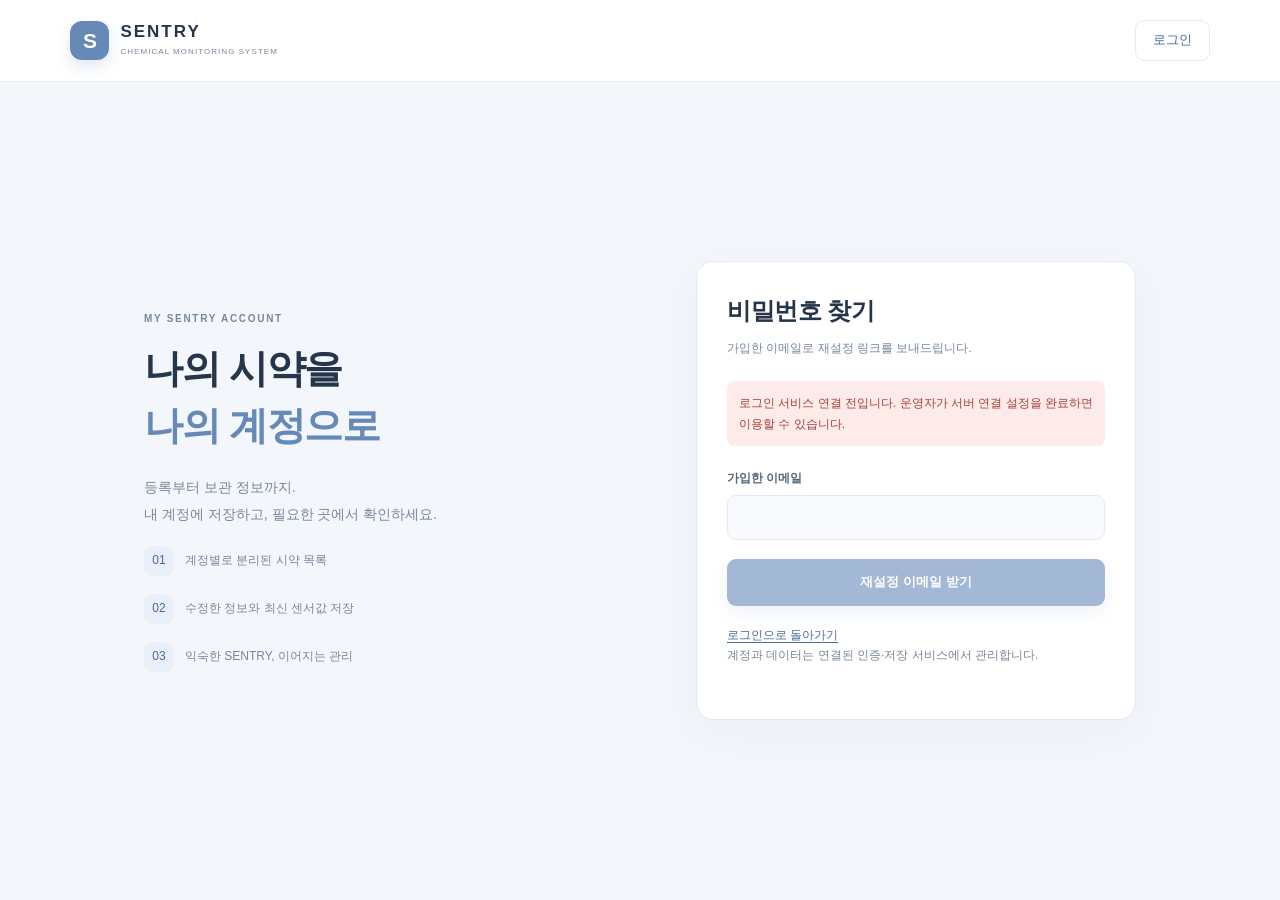
==== forgot-password.html @ 09cb8a0a "Add files via upload" ====
<!doctype html><html lang="ko"><head><meta charset="utf-8"><meta name="viewport" content="width=device-width,initial-scale=1"><meta name="theme-color" content="#6689B8"><title>비밀번호 찾기 | SENTRY</title><link rel="stylesheet" href="styles.css"><link rel="stylesheet" href="sentry-account.css"></head><body data-account-mode="forgot"><header class="site-header"><a class="brand" href="index.html"><span class="brand-mark">S</span><span><strong>SENTRY</strong><small>CHEMICAL MONITORING SYSTEM</small></span></a><nav class="top-nav" id="topNav" aria-label="주 메뉴"><a class="account-login" href="login.html">로그인</a></nav><button class="mobile-menu" id="mobileMenu" aria-label="메뉴 열기">☰</button></header><main class="account-shell"><section class="account-copy"><p class="eyebrow">MY SENTRY ACCOUNT</p><h1>나의 시약을<br><span>나의 계정으로</span></h1><p>등록부터 보관 정보까지.<br>내 계정에 저장하고, 필요한 곳에서 확인하세요.</p><div class="account-feature"><span>01</span>계정별로 분리된 시약 목록</div><div class="account-feature"><span>02</span>수정한 정보와 최신 센서값 저장</div><div class="account-feature"><span>03</span>익숙한 SENTRY, 이어지는 관리</div></section><section class="account-card" aria-labelledby="accountTitle"><h2 id="accountTitle">비밀번호 찾기</h2><p>가입한 이메일로 재설정 링크를 보내드립니다.</p><p id="accountMessage" class="account-message" role="status" aria-live="polite" hidden></p><form id="accountForm" class="account-form"><label for="email">가입한 이메일<input id="email" name="email" type="email" autocomplete="username"  required></label><button class="button primary" type="submit" disabled>재설정 이메일 받기</button></form><div class="account-links"><a href="login.html">로그인으로 돌아가기</a></div><p class="account-help">계정과 데이터는 연결된 인증·저장 서비스에서 관리합니다.</p></section></main><script src="vendor/supabase-2.119.0.js"></script><script src="sentry-config.js"></script><script src="sentry-auth.js"></script><script src="sentry-store.js"></script><script src="sentry-bootstrap.js"></script><script src="sentry-auth-forms.js"></script><script>document.getElementById('mobileMenu').addEventListener('click',()=>document.getElementById('topNav').classList.toggle('open'));</script></body></html>
---- styles.css ----
:root{--blue:#6689B8;--blue-dark:#496B99;--blue-soft:#E8EFF8;--bg:#F3F6FB;--text:#26364A;--muted:#78879A;--line:#E4EAF2;--white:#FFF;--warning:#B97732;--shadow:0 14px 38px rgba(41,66,101,.07);font-family:Inter,-apple-system,BlinkMacSystemFont,"Segoe UI","Noto Sans KR",sans-serif;color:var(--text);scroll-behavior:smooth}
*{box-sizing:border-box}body{margin:0;background:var(--bg);font-size:14px;line-height:1.6}a{color:inherit;text-decoration:none}button,input,select,textarea{font:inherit}button,a{-webkit-tap-highlight-color:transparent}.site-header{height:82px;padding:0 max(5.5vw,24px);display:flex;align-items:center;justify-content:space-between;background:rgba(255,255,255,.94);border-bottom:1px solid var(--line);position:sticky;top:0;z-index:20;backdrop-filter:blur(14px)}.brand{display:flex;align-items:center;gap:11px}.brand-mark{width:39px;height:39px;border-radius:12px;background:var(--blue);color:white;display:grid;place-items:center;font-weight:800;font-size:21px;box-shadow:0 6px 15px #6689B833}.brand strong{display:block;font-size:17px;letter-spacing:2px;line-height:1.2}.brand small{display:block;color:var(--muted);font-size:8px;letter-spacing:1.05px;margin-top:4px}.top-nav{display:flex;align-items:center;gap:34px;color:#68788C;font-size:13px}.top-nav a:hover{color:var(--blue-dark)}.mobile-menu{display:none;background:none;border:0;font-size:24px;color:var(--text)}
.hero{max-width:1320px;margin:auto;padding:78px 5.5vw 62px;display:grid;grid-template-columns:1.02fr .98fr;gap:40px;align-items:center;min-height:510px}.eyebrow{font-size:10px;letter-spacing:1.7px;font-weight:800;color:var(--blue);margin:0 0 12px}.hero h1{font-size:clamp(34px,4.2vw,54px);letter-spacing:-1.8px;line-height:1.23;margin:0;font-weight:750}.hero h1 span{color:var(--blue)}.hero-copy>p:not(.eyebrow){color:var(--muted);font-size:15px;line-height:1.9;max-width:475px;margin:22px 0 26px}.hero-actions{display:flex;gap:11px;flex-wrap:wrap}.button{border:0;display:inline-flex;align-items:center;justify-content:center;gap:13px;border-radius:9px;padding:13px 19px;font-weight:650;font-size:13px;cursor:pointer;transition:transform .2s,background .2s}.button:hover{transform:translateY(-2px)}.primary{background:var(--blue);color:white;box-shadow:0 7px 17px #6689B82B}.primary:hover{background:var(--blue-dark)}.secondary{background:white;border:1px solid var(--line);color:var(--text)}.small{padding:10px 14px;font-size:12px}.hero-dots{display:flex;gap:7px;margin-top:37px}.dot{height:5px;width:19px;border-radius:8px;background:#D5DFEB;border:0;padding:0;cursor:pointer;transition:all .3s}.dot.active{width:33px;background:var(--blue)}
.hero-visual{min-height:365px;display:grid;place-items:center;position:relative}.visual-orbit{position:absolute;border:1px solid #D9E4F1;border-radius:50%;transform:rotate(-18deg)}.orbit-one{width:360px;height:280px}.orbit-two{width:440px;height:330px}.main-visual-card{position:relative;width:min(330px,78%);background:white;border:1px solid #E7EDF5;border-radius:20px;padding:24px;box-shadow:0 22px 65px #334D7019;z-index:1}.visual-card-top,.visual-foot{display:flex;justify-content:space-between;align-items:center}.mini-icon{width:31px;height:31px;border-radius:9px;background:var(--blue-soft);display:grid;place-items:center;color:var(--blue);font-size:20px}.status-pill{font-size:8px;font-weight:800;letter-spacing:1px;color:#5F8C81;background:#EAF5F0;border-radius:20px;padding:5px 8px}.flask-wrap{height:140px;display:flex;align-items:center;flex-direction:column;justify-content:center;margin:10px auto 0}.flask-neck{height:38px;width:29px;border:3px solid #A6BCD5;border-bottom:0;border-radius:5px 5px 0 0;position:relative}.flask-body{width:108px;height:84px;border:3px solid #A6BCD5;border-radius:14px 14px 36px 36px;position:relative;overflow:hidden;background:#F8FBFE}.liquid{position:absolute;bottom:0;left:0;right:0;height:48%;background:#9AB6D8;opacity:.8;border-radius:18px 18px 0 0}.bubble{position:absolute;bottom:20px;width:6px;height:6px;border-radius:50%;background:#EAF2FB;z-index:1}.b1{left:35px}.b2{left:59px;bottom:33px;width:4px;height:4px}.b3{left:73px;bottom:13px;width:4px;height:4px}.main-visual-card h3{text-align:center;font-size:14px;margin:10px 0 4px}.main-visual-card>p{text-align:center;color:var(--muted);font-size:10px;margin:0}.visual-meter{height:5px;background:#EEF2F7;border-radius:9px;margin:20px 0 13px;overflow:hidden}.visual-meter span{display:block;width:72%;height:100%;background:var(--blue);border-radius:9px}.visual-foot{font-size:9px;color:#94A1B1}.float-card{position:absolute;z-index:2;background:white;border:1px solid var(--line);border-radius:12px;box-shadow:0 10px 30px #334D7014;padding:12px 14px;display:flex;gap:10px;align-items:center}.float-top{right:0;top:55px}.float-bottom{left:-4px;bottom:42px}.float-icon{width:34px;height:34px;border-radius:10px;background:var(--blue-soft);color:var(--blue);display:grid;place-items:center;font-weight:800;font-size:17px}.float-card b,.float-card small{display:block}.float-card b{font-size:11px}.float-card small{font-size:9px;color:var(--muted);margin-top:2px}.hero-arrow{position:absolute;z-index:4;width:34px;height:34px;border-radius:50%;border:1px solid var(--line);background:white;color:var(--blue-dark);font-size:23px;display:grid;place-items:center;cursor:pointer;box-shadow:0 5px 15px #334D7012}.hero-arrow.prev{left:0}.hero-arrow.next{right:0}
.trust-strip{background:white;border-top:1px solid var(--line);border-bottom:1px solid var(--line);display:flex;justify-content:center;gap:clamp(28px,8vw,120px);padding:23px 5vw}.trust-strip>div{display:flex;align-items:center;gap:12px}.strip-icon{width:38px;height:38px;border-radius:11px;background:var(--blue-soft);display:grid;place-items:center;color:var(--blue);font-size:19px}.trust-strip b,.trust-strip small{display:block}.trust-strip b{font-size:12px}.trust-strip small{font-size:10px;color:var(--muted);margin-top:2px}
.section{max-width:1320px;margin:auto;padding:76px 5.5vw}.section-heading{display:flex;align-items:flex-end;justify-content:space-between;gap:18px;margin-bottom:27px}.section-heading h2{font-size:27px;letter-spacing:-.7px;margin:0 0 6px}.muted{color:var(--muted);font-size:12px;margin:0}.stats-grid{display:grid;grid-template-columns:repeat(3,1fr);gap:16px;margin-bottom:22px}.stat-card,.panel,.sensor-card{background:white;border:1px solid var(--line);border-radius:14px;box-shadow:var(--shadow)}.stat-card{padding:21px 23px}.stat-label{display:block;color:var(--muted);font-size:11px}.stat-card strong{display:block;font-size:29px;letter-spacing:-1px;margin:6px 0 4px}.stat-note{font-size:10px;color:#96A2B1}.dashboard-grid{display:grid;grid-template-columns:1.2fr .8fr;gap:18px}.panel{padding:23px}.panel-heading{display:flex;justify-content:space-between;align-items:flex-start;margin-bottom:17px}.panel-heading h3,.form-section-title h3,.analysis-heading h3{margin:0;font-size:15px}.panel-heading .muted{font-size:10px;margin-top:4px}.panel-icon{width:32px;height:32px;border-radius:9px;background:var(--blue-soft);color:var(--blue);display:grid;place-items:center}.panel-icon.warning{background:#FBF1E6;color:var(--warning)}.empty-state{text-align:center;padding:32px 10px;color:var(--muted)}.empty-state>span{display:grid;place-items:center;width:43px;height:43px;margin:0 auto 10px;background:var(--bg);color:var(--blue);border-radius:50%;font-size:23px}.empty-state b{display:block;font-size:12px;color:#586A7E}.empty-state p{font-size:10px;margin:5px 0 0}.empty-state.compact{padding:18px 8px}.reagent-item{padding:13px 0;border-top:1px solid #EEF2F6;display:flex;justify-content:space-between;gap:10px;align-items:center}.reagent-item:first-child{border-top:0}.reagent-item b{font-size:12px;display:block}.reagent-item small{display:block;color:var(--muted);font-size:10px;margin-top:3px}.reagent-badge{background:var(--blue-soft);color:var(--blue-dark);border-radius:7px;padding:5px 8px;font-size:10px;white-space:nowrap}.review-item{display:flex;gap:10px;border-bottom:1px solid #EEF2F6;padding:12px 0}.review-item:last-child{border-bottom:0}.review-dot{width:7px;height:7px;border-radius:50%;background:#D79B56;margin-top:7px;flex-shrink:0}.review-item b{font-size:11px;display:block}.review-item p{font-size:10px;color:var(--muted);margin:3px 0 0}.notice-box{display:flex;gap:9px;background:#F5F8FC;border-radius:9px;padding:12px;margin-top:14px;color:#718196}.notice-box span{color:var(--blue)}.notice-box p{font-size:10px;margin:0}
.register-section{padding-top:32px}.register-layout{display:grid;grid-template-columns:1fr .82fr;gap:18px;align-items:start}.form-panel{display:flex;flex-direction:column;gap:15px}.form-section-title{display:flex;align-items:center;gap:12px;padding-bottom:13px;border-bottom:1px solid var(--line);margin-bottom:2px}.form-section-title>span{background:var(--blue-soft);color:var(--blue-dark);font-size:11px;font-weight:800;border-radius:8px;padding:8px 10px}.form-section-title p{font-size:10px;color:var(--muted);margin:3px 0 0}label{font-size:11px;font-weight:650;color:#56677C;display:flex;flex-direction:column;gap:7px}.required{color:#C16C55}input,select,textarea{width:100%;border:1px solid #DFE6EF;background:#FBFCFE;border-radius:8px;padding:11px 12px;color:var(--text);outline:none;font-size:12px;transition:border .2s,box-shadow .2s}input:focus,select:focus,textarea:focus{border-color:#91A9CA;box-shadow:0 0 0 3px #6689B81A}input::placeholder,textarea::placeholder{color:#A5AFBC;font-weight:400}.form-row{display:grid;grid-template-columns:.75fr 1.25fr;gap:12px}textarea{resize:vertical}.submit-button{width:100%;margin-top:2px}.form-footnote{font-size:10px;color:#8A98A9;margin:0}.analysis-panel{position:sticky;top:102px;min-height:370px}.analysis-heading{display:flex;gap:12px;align-items:center;border-bottom:1px solid var(--line);padding-bottom:16px}.analysis-symbol{width:38px;height:38px;border-radius:11px;background:var(--blue-soft);display:grid;place-items:center;color:var(--blue);font-size:20px}.analysis-heading .eyebrow{font-size:8px;margin-bottom:2px}.analysis-placeholder{text-align:center;padding:37px 15px;color:var(--muted)}.placeholder-symbol{font-size:33px;color:#9EB4D0;margin-bottom:8px}.analysis-placeholder b{display:block;color:#52657B;font-size:12px}.analysis-placeholder p{font-size:10px;max-width:250px;margin:7px auto 0}.analysis-result{padding-top:18px}.analysis-result h4{font-size:12px;margin:0 0 8px}.analysis-result p,.analysis-result li{font-size:11px;color:#6E7E91}.analysis-result ul{padding-left:18px;margin:7px 0}.result-warning{background:#FBF5EC;border-radius:9px;padding:11px 12px;font-size:10px;color:#986A37;margin-top:12px}.recommendation-chip{display:inline-flex;margin:4px 4px 0 0;background:var(--blue-soft);color:var(--blue-dark);padding:5px 8px;border-radius:6px;font-size:10px}
.sensor-section{padding-top:34px}.sensor-grid{display:grid;grid-template-columns:repeat(3,1fr);gap:15px}.sensor-card{padding:21px;box-shadow:none}.sensor-card-top{display:flex;justify-content:space-between;align-items:center;margin-bottom:18px}.sensor-symbol{width:41px;height:41px;background:var(--blue-soft);color:var(--blue);border-radius:12px;display:grid;place-items:center;font-size:21px;font-weight:700}.tag{font-size:9px;border-radius:6px;padding:5px 7px}.fixed-tag{background:#EAF3EF;color:#578575}.optional-tag{background:#F0F2F7;color:#78879A}.sensor-card h3{font-size:14px;margin:0 0 8px}.sensor-card p{font-size:11px;color:var(--muted);min-height:55px;margin:0;line-height:1.8}.sensor-line{height:3px;background:#EEF2F7;border-radius:4px;margin-top:19px}.sensor-line span{display:block;width:44%;height:100%;background:#9DB4D1;border-radius:4px}.optional .sensor-line span{width:28%;background:#C0CAD8}.food-extension{display:flex;align-items:center;gap:17px;padding:22px 24px;margin-top:18px;background:#EAF0F7;border:1px solid #DFE7F1;border-radius:14px}.food-icon{width:46px;height:46px;flex-shrink:0;background:white;color:var(--blue);border-radius:13px;display:grid;place-items:center;font-size:22px}.food-extension .eyebrow{font-size:8px;margin-bottom:4px}.food-extension h3{font-size:14px;margin:0 0 5px}.food-extension p:not(.eyebrow){font-size:11px;color:#718196;margin:0}.extension-tag{margin-left:auto;white-space:nowrap;background:white;color:var(--blue-dark);font-size:9px;padding:7px 9px;border-radius:7px}
.site-footer{border-top:1px solid var(--line);background:white;padding:28px 5.5vw;display:flex;align-items:center;gap:22px;flex-wrap:wrap}.footer-brand .brand-mark{width:32px;height:32px;font-size:17px}.footer-brand strong{font-size:14px}.footer-brand small{font-size:7px}.site-footer>p{font-size:10px;color:var(--muted);margin:0}.footer-disclaimer{margin-left:auto!important;max-width:390px}.toast{position:fixed;bottom:22px;left:50%;transform:translate(-50%,20px);opacity:0;pointer-events:none;background:#26364A;color:white;padding:12px 17px;border-radius:10px;font-size:12px;box-shadow:var(--shadow);transition:.25s;z-index:50;max-width:calc(100vw - 30px)}.toast.show{opacity:1;transform:translate(-50%,0)}
@media(max-width:900px){.hero{padding-top:55px;gap:18px}.hero-visual{transform:scale(.94)}.dashboard-grid,.register-layout{grid-template-columns:1fr}.analysis-panel{position:static}.sensor-grid{grid-template-columns:repeat(2,1fr)}.top-nav{gap:19px}.float-top{right:-4px}.float-bottom{left:0}}
@media(max-width:620px){.site-header{height:68px;padding:0 19px}.brand-mark{width:35px;height:35px}.brand strong{font-size:15px}.brand small{font-size:7px}.mobile-menu{display:block}.top-nav{display:none;position:absolute;top:67px;left:0;right:0;background:white;border-bottom:1px solid var(--line);padding:17px 22px;flex-direction:column;align-items:flex-start;gap:15px}.top-nav.open{display:flex}.hero{grid-template-columns:1fr;padding:46px 22px 39px;gap:10px}.hero h1{font-size:36px}.hero-copy>p:not(.eyebrow){font-size:13px;margin:16px 0 21px}.hero-visual{min-height:325px;transform:none;margin:0 -7px}.orbit-one{width:300px;height:240px}.orbit-two{width:350px;height:280px}.main-visual-card{width:270px;padding:19px}.float-top{right:0;top:34px}.float-bottom{left:0;bottom:22px}.float-card{padding:9px}.float-icon{width:29px;height:29px}.hero-arrow.prev{left:2px}.hero-arrow.next{right:2px}.trust-strip{padding:17px 20px;gap:14px;justify-content:space-between}.trust-strip>div{gap:7px;flex:1}.strip-icon{width:30px;height:30px;font-size:15px;flex-shrink:0}.trust-strip b{font-size:10px}.trust-strip small{font-size:8px}.section{padding:52px 20px}.section-heading{align-items:flex-start}.section-heading h2{font-size:23px}.section-heading .button{white-space:nowrap}.stats-grid{gap:8px}.stat-card{padding:15px 12px}.stat-card strong{font-size:25px}.stat-label{font-size:10px}.stat-note{font-size:9px}.panel{padding:18px}.form-row{grid-template-columns:1fr}.sensor-grid{grid-template-columns:1fr}.sensor-card p{min-height:0}.food-extension{align-items:flex-start;padding:17px;gap:12px}.extension-tag{display:none}.site-footer{padding:25px 20px;gap:13px}.footer-disclaimer{margin-left:0!important}.dashboard-section{padding-bottom:42px}.register-section,.sensor-section{padding-top:18px}}
@media(prefers-reduced-motion:reduce){*,*::before,*::after{scroll-behavior:auto!important;transition:none!important;animation:none!important}}
/* Refinements: smooth transitions and integrated product visual */
.hero-copy{animation:heroFadeIn 1.2s ease both}
.hero-product-image{position:absolute;inset:-20px -35px -18px -5px;display:flex;align-items:center;justify-content:center;overflow:hidden;border-radius:24px;mask-image:linear-gradient(to right,transparent 0%,black 13%,black 94%,transparent 100%);-webkit-mask-image:linear-gradient(to right,transparent 0%,black 13%,black 94%,transparent 100%)}
.hero-product-image img{width:100%;height:100%;object-fit:cover;object-position:66% center;filter:saturate(.84);mix-blend-mode:multiply}
.hero-visual:after{content:"";position:absolute;inset:0;background:linear-gradient(90deg,var(--bg) 0%,rgba(243,246,251,.12) 28%,transparent 65%);pointer-events:none;z-index:1}
.hero-visual .float-card,.hero-visual .hero-arrow{z-index:4}.visual-orbit{z-index:0}
@keyframes heroFadeIn{from{opacity:0;transform:translateY(8px)}to{opacity:1;transform:translateY(0)}}
.hero-copy.slide-transition{animation:none;opacity:0;transform:translateY(7px)}.hero-copy.slide-transition.show{animation:heroFadeIn 1.2s ease both}
.search-row{display:flex;align-items:center;gap:10px;background:#fff;border:1px solid var(--line);border-radius:12px;padding:9px 11px;margin-bottom:18px;color:var(--blue);box-shadow:var(--shadow)}.search-row input{border:0;background:transparent;box-shadow:none!important;padding:8px}.search-row>span{font-size:22px;padding-left:6px}.reagent-select{font:inherit;color:var(--text);padding:13px 0}.reagent-select:hover{background:#F8FAFD!important}.module-row{display:flex;align-items:center;gap:11px;padding:13px 0;border-bottom:1px solid #EEF2F6}.module-row:last-child{border-bottom:0}.module-symbol{width:36px;height:36px;border-radius:10px;background:var(--blue-soft);color:var(--blue);display:grid;place-items:center;font-size:17px;flex-shrink:0}.module-row b,.module-row small{display:block}.module-row b{font-size:11px}.module-row small{font-size:9px;color:var(--muted);margin-top:3px}.module-state{margin-left:auto;font-size:9px;background:#F0F2F5;color:#77869A;border-radius:6px;padding:5px 7px;white-space:nowrap}.detail-grid-inner{display:grid;grid-template-columns:1fr 1fr;gap:14px}.detail-grid-inner>div{padding:12px;background:#F7F9FC;border-radius:9px;min-width:0}.detail-grid-inner small,.detail-grid-inner b{display:block}.detail-grid-inner small{font-size:9px;color:var(--muted);margin-bottom:5px}.detail-grid-inner b{font-size:11px;overflow-wrap:anywhere}.detail-info h3{font-size:15px;margin:0 0 16px}.detail-info .notice-box{margin-top:13px}
@media(max-width:620px){.hero-product-image{inset:0 -14px 0 -14px}.hero-product-image img{object-position:64% center}.hero-visual:after{background:linear-gradient(180deg,var(--bg) 0%,rgba(243,246,251,.08) 25%,transparent 60%)}}

/* SENTRY navigation and focused home layout */
.hero-product-image img{display:block;object-fit:contain;object-position:center;width:100%;height:100%;mix-blend-mode:multiply}
.hero-visual{isolation:isolate}
.reagent-select{font:inherit;padding:16px 12px;border-bottom:1px solid var(--line);border-radius:0}
.reagent-select:hover{background:#F3F6FB!important}
.detail-info{padding:18px 4px}
.detail-grid-inner{display:grid;grid-template-columns:repeat(2,minmax(0,1fr));gap:14px;margin:16px 0}
.detail-grid-inner>div{padding:13px;background:#F5F7FB;border-radius:10px}
.detail-grid-inner small,.detail-grid-inner b{display:block}
.detail-grid-inner small{font-size:11px;color:var(--muted);margin-bottom:5px}
.detail-grid-inner b{font-size:13px;overflow-wrap:anywhere}
@media(max-width:640px){.detail-grid-inner{grid-template-columns:1fr}}

/* SENTRY dashboard simulated sensor details */
.simulated-label{font-size:11px;color:#6689B8;background:#E8EFF8;padding:7px 10px;border-radius:8px;margin:8px 0 14px}.detail-subtitle{margin:18px 0 8px;font-size:13px}.optional-detail-list{display:grid;gap:8px}.optional-detail{display:grid;grid-template-columns:1fr auto;gap:2px 10px;padding:11px;border:1px solid var(--line);border-radius:10px;background:#fbfcfe}.optional-detail span{font-size:11px;color:var(--blue-dark)}.optional-detail small{grid-column:1/-1;color:var(--muted)}

/* SENTRY dashboard details and sensor guide refinements */
.sensor-guide{padding-top:46px;padding-bottom:56px;border-top:1px solid var(--line);background:#fff}
.sensor-guide-grid{display:grid;grid-template-columns:repeat(4,minmax(0,1fr));gap:14px}
.guide-card{background:#fff;border:1px solid var(--line);border-radius:15px;padding:22px;box-shadow:var(--shadow)}
.guide-icon{display:grid;place-items:center;width:40px;height:40px;border-radius:12px;background:var(--blue-soft);color:var(--blue-dark);font-size:21px;margin-bottom:13px}
.guide-card h3{margin:0 0 8px;font-size:15px}.guide-card p{color:var(--muted);font-size:12px;line-height:1.8;min-height:66px;margin:0 0 12px}.guide-card small{font-size:10px;color:var(--blue-dark)}
.stats-two{grid-template-columns:repeat(2,minmax(0,1fr))}
.reagent-wrap{border-bottom:1px solid var(--line)}.reagent-wrap:last-child{border-bottom:0}
.reagent-item{display:flex;align-items:center;gap:12px;padding:17px 18px;background:white;border:0;cursor:pointer;color:var(--text);transition:background .2s}
.reagent-item:hover,.reagent-item.selected{background:#F4F7FC}.reagent-item>div{flex:1;min-width:0}.reagent-item b{display:block;font-size:14px}.reagent-item small{display:block;color:var(--muted);font-size:11px;margin-top:3px}
.reagent-badge{white-space:nowrap;border-radius:20px;padding:5px 10px;font-size:10px;font-weight:700}.badge-good,.status-good{background:#E4F5EE;color:#247A61}.badge-bad,.status-bad{background:#FCEBE9;color:#B34D48}.expand-chevron{color:var(--muted);font-size:17px;width:18px;text-align:center}
.inline-detail{display:grid;grid-template-rows:0fr;opacity:0;transition:grid-template-rows .42s ease,opacity .32s ease;background:#F8FAFD}
.inline-detail.expanded{grid-template-rows:1fr;opacity:1}.inline-detail[hidden]{display:none}
.inline-detail-inner{min-height:0;overflow:hidden;padding:20px;border-top:1px solid var(--line)}
.detail-top{display:flex;justify-content:space-between;align-items:flex-start;gap:12px;flex-wrap:wrap;margin-bottom:17px}.detail-top h3{margin:0 0 8px;font-size:17px}.detail-top h3 small{font-weight:500;color:var(--muted);font-size:12px}.status-pill{display:inline-block;border-radius:20px;padding:4px 9px;font-size:10px;font-weight:700}.simulated-label{color:#9A7542;font-size:10px}
.detail-grid-inner{display:grid;grid-template-columns:repeat(3,minmax(0,1fr));gap:10px}
.detail-grid-inner>div{background:white;border:1px solid var(--line);border-radius:11px;padding:13px;min-width:0}
.detail-grid-inner small{display:block;color:var(--muted);font-size:10px;margin-bottom:5px}.detail-grid-inner b{display:block;font-size:14px;overflow-wrap:anywhere}.detail-grid-inner em{display:block;font-size:10px;font-style:normal;margin-top:5px}.good-text{color:#278468}.bad-text{color:#B34D48}
.detail-subtitle{margin:20px 0 10px;font-size:13px}.optional-detail-list{display:grid;gap:8px}.optional-detail{display:grid;grid-template-columns:130px 1fr;gap:3px 12px;background:white;border:1px solid var(--line);border-radius:10px;padding:12px}.optional-detail b{font-size:12px}.optional-detail span{font-size:11px;color:var(--blue-dark)}.optional-detail small{grid-column:1/-1;color:var(--muted);font-size:10px}
.review-item{display:flex;gap:12px;padding:16px 0;border-bottom:1px solid var(--line)}.review-item:last-child{border-bottom:0}.review-item b{font-size:13px}.review-item p{font-size:11px;color:var(--muted);margin:4px 0 0}.review-dot{width:9px;height:9px;background:#C66A60;border-radius:50%;margin-top:7px;flex-shrink:0}
@media(max-width:900px){.sensor-guide-grid{grid-template-columns:repeat(2,minmax(0,1fr))}.dashboard-grid{grid-template-columns:1fr}.detail-grid-inner{grid-template-columns:repeat(2,minmax(0,1fr))}}
@media(max-width:560px){.sensor-guide-grid{grid-template-columns:1fr}.guide-card p{min-height:0}.detail-grid-inner{grid-template-columns:1fr 1fr}.inline-detail-inner{padding:13px}.optional-detail{grid-template-columns:1fr}.optional-detail small{grid-column:auto}.reagent-item{padding:14px 10px;gap:7px}.reagent-badge{font-size:9px;padding:4px 7px}}

/* Clean, compact sensor guide — visually aligned with the SENTRY dashboard */
.sensor-guide{max-width:none;padding:54px max(5.5vw,24px) 58px;background:#F7F9FC;border-top:1px solid var(--line)}
.sensor-guide>.section-heading,.sensor-guide>.sensor-guide-grid{max-width:1320px;margin-left:auto;margin-right:auto}
.sensor-guide .section-heading{margin-bottom:22px}
.sensor-guide .section-heading h2{font-size:25px}
.sensor-guide-grid{gap:16px}
.guide-card{position:relative;padding:21px 20px 19px;border-radius:14px;border-color:#E5EBF3;box-shadow:0 5px 18px rgba(41,66,101,.035);min-width:0}
.guide-icon{width:42px;height:42px;border-radius:12px;background:#E9F0F9;color:#587CA8;font-weight:650;margin-bottom:15px}
.guide-card h3{font-size:14px;margin:0 0 7px;letter-spacing:-.2px}
.guide-card p{font-size:11px;line-height:1.75;min-height:58px;margin-bottom:14px;color:#748398}
.guide-card small{display:inline-block;font-size:9px;font-weight:650;color:#617FA5;background:#F0F4FA;padding:5px 8px;border-radius:6px}
.sensor-guide-grid .guide-card:nth-child(2) .guide-icon{background:#E9F5F1;color:#39806D}
.sensor-guide-grid .guide-card:nth-child(3) .guide-icon{background:#EEF0FA;color:#6979A8}
.sensor-guide-grid .guide-card:nth-child(4) .guide-icon{background:#F7F0E8;color:#A8794A}
@media(max-width:620px){.sensor-guide{padding:42px 20px}.sensor-guide .section-heading h2{font-size:23px}.guide-card{padding:18px}.guide-card p{min-height:0}}
.review-dot{background:#C94E49}

/* Reagent delete action */
.button.danger{background:#b84242;color:#fff;border:1px solid #b84242}.button.danger:hover{background:#9f3434}.detail-actions{display:flex;align-items:center;gap:12px;flex-wrap:wrap;margin-top:18px;padding-top:16px;border-top:1px solid var(--line)}.detail-actions>span{font-size:11px;color:var(--muted)}


/* SENTRY requested feature additions — additive styles only */
.field-hint{font-size:10px;font-weight:400;color:var(--muted);line-height:1.5}
.sensor-guide-grid{grid-template-columns:repeat(4,minmax(0,1fr))}
@media(max-width:900px){.sensor-guide-grid{grid-template-columns:repeat(2,minmax(0,1fr))}}
@media(max-width:560px){.sensor-guide-grid{grid-template-columns:1fr}}
.state-good{color:#247A61}.state-bad{color:#B34D48}.state-unknown{color:#77869A}.unknown-text{color:#77869A}
.state-source-note{font-size:10px;color:#8A98A9;background:#F1F4F8;border-radius:8px;padding:10px 12px;margin:10px 0 0}
.lab-section{padding-top:52px}.lab-page-title{font-size:32px;letter-spacing:-.8px;margin:0 0 8px}.lab-grid{display:grid;grid-template-columns:repeat(2,minmax(0,1fr));gap:18px;align-items:start}.lab-panel{padding:23px;min-width:0}.lab-panel-heading{display:flex;gap:12px;align-items:center;margin-bottom:20px;padding-bottom:15px;border-bottom:1px solid var(--line)}.lab-number{width:38px;height:38px;border-radius:11px;background:var(--blue-soft);color:var(--blue-dark);display:grid;place-items:center;font-size:12px;font-weight:800;flex-shrink:0}.lab-panel-heading h2{font-size:16px;margin:0 0 4px}.lab-panel-heading p{font-size:11px;color:var(--muted);margin:0}.lab-form{display:flex;flex-direction:column;gap:14px}.lab-fields{display:grid;grid-template-columns:repeat(2,minmax(0,1fr));gap:12px}.lab-fields label{min-width:0}.lab-result{margin-top:16px;padding:15px;background:#F5F8FC;border:1px solid #E6EDF5;border-radius:11px;min-height:86px}.lab-result>p{font-size:11px;color:var(--muted);margin:0}.lab-result strong{display:block;font-size:25px;color:var(--blue-dark);margin:4px 0}.result-kicker{font-size:10px;color:var(--muted);font-weight:700}.lab-result p{font-size:11px;margin:5px 0;color:#596B80}.result-equation{font-size:11px;line-height:1.9;background:white;border-radius:8px;padding:10px;margin:10px 0;color:#40566F;overflow-wrap:anywhere}.lab-result small{font-size:10px;color:var(--muted);line-height:1.6;display:block}.lab-result .lab-error{color:#B34D48}.lab-caution{font-size:10px;color:#8A98A9;line-height:1.7;margin:12px 0 0}.procedure-list{padding-left:20px;margin:0}.procedure-list li{font-size:11px;color:#5E7085;line-height:1.8;padding:3px 0}.guide-panel .notice-box{margin-top:17px}
@media(max-width:760px){.lab-grid{grid-template-columns:1fr}.lab-section{padding:38px 20px}.lab-panel{padding:18px}}
@media(max-width:420px){.lab-fields{grid-template-columns:1fr}.lab-page-title{font-size:28px}}
---- sentry-account.css ----
/* Account UI follows SENTRY's existing colours, cards and spacing. */
body[data-sentry-private]:not(.account-ready) main { display:none; }
.account-gate { max-width:650px; margin:65px auto; padding:26px; border:1px solid var(--line); border-radius:14px; background:white; text-align:center; line-height:1.8; }
.account-gate .button { margin:8px; }
.top-nav a { white-space:nowrap; }
.account-logout { border:1px solid var(--line); border-radius:8px; padding:8px 12px; background:white; color:var(--muted); font:inherit; cursor:pointer; white-space:nowrap; }
.account-login { padding:9px 17px; border:1px solid var(--line); border-radius:9px; color:var(--blue-dark); background:#fff; }
.account-shell { max-width:1040px; margin:auto; min-height:calc(100vh - 83px); padding:70px 24px; display:grid; grid-template-columns:minmax(0,1fr) minmax(0,440px); align-items:center; gap:80px; }
.account-copy h1 { font-size:39px; line-height:1.45; letter-spacing:-1.3px; margin:13px 0 20px; }
.account-copy > p { color:var(--muted); max-width:390px; line-height:1.9; }
.account-copy h1 span { color:var(--blue); }
.account-feature { display:flex; gap:11px; align-items:center; color:var(--muted); font-size:12px; margin-top:18px; }
.account-feature > span { display:grid; place-items:center; background:var(--blue-soft); color:var(--blue-dark); border-radius:9px; width:30px; height:30px; }
.account-card { padding:30px; background:white; border:1px solid var(--line); border-radius:17px; box-shadow:0 12px 45px #334D7009; min-width:0; }
.account-card h2 { margin:0 0 7px; font-size:24px; letter-spacing:-.5px; }
.account-card > p { color:var(--muted); font-size:12px; margin:0 0 23px; line-height:1.7; }
.account-form { display:flex; flex-direction:column; gap:16px; }
.account-form label { display:flex; flex-direction:column; gap:7px; font-size:12px; font-weight:700; }
.account-form input { width:100%; min-width:0; padding:12px; border:1px solid var(--line); border-radius:9px; background:#F8FAFD; color:var(--text); font:inherit; font-weight:400; }
.account-form input:focus-visible { outline:2px solid #A8C2E4; outline-offset:2px; }
.account-form .button { width:100%; margin-top:3px; }
.account-form :disabled { opacity:.6; cursor:wait; }
.account-message { font-size:12px; padding:12px; margin:0 0 18px; border-radius:8px; background:#F2F5F9; line-height:1.8; overflow-wrap:anywhere; }
.account-message[hidden] { display:none; }
.account-message.is-error { background:#FCEBE9; color:#A3423D; }
.account-message.is-success { background:#E4F5EE; color:#247A61; }
.account-links { margin-top:20px; display:flex; justify-content:space-between; flex-wrap:wrap; gap:12px; color:var(--muted); font-size:12px; }
.account-links a { color:var(--blue-dark); text-decoration:underline; text-underline-offset:3px; }
.account-help { font-size:11px; line-height:1.8; color:var(--muted); margin-top:20px; }
.account-bar { display:flex; flex-wrap:wrap; gap:12px; align-items:center; justify-content:space-between; border:1px solid var(--line); border-radius:10px; background:#fff; padding:13px 16px; margin-bottom:22px; font-size:12px; }
.account-bar > span { overflow-wrap:anywhere; min-width:0; }
.account-bar small { color:var(--muted); }
.account-bar-actions { display:flex; gap:8px; flex-wrap:wrap; }
.account-data-message { color:var(--muted); font-size:12px; line-height:1.8; }
.account-import { margin:20px 0; padding:15px; border:1px solid var(--line); border-radius:10px; font-size:12px; }
.account-import p { color:var(--muted); line-height:1.8; }
.account-setup main { max-width:680px; margin:40px auto; padding:24px; }
.account-setup .account-card { padding:28px; }
@media(max-width:1000px) { .account-shell { gap:35px; } .top-nav { gap:19px; } }
@media(max-width:760px) { .account-shell { grid-template-columns:1fr; max-width:520px; padding:35px 20px; gap:28px; } .account-copy h1 { font-size:30px; margin:8px 0 12px; } .account-copy > p { margin:0; font-size:12px; } .account-feature { display:none; } .account-card { padding:24px; } }
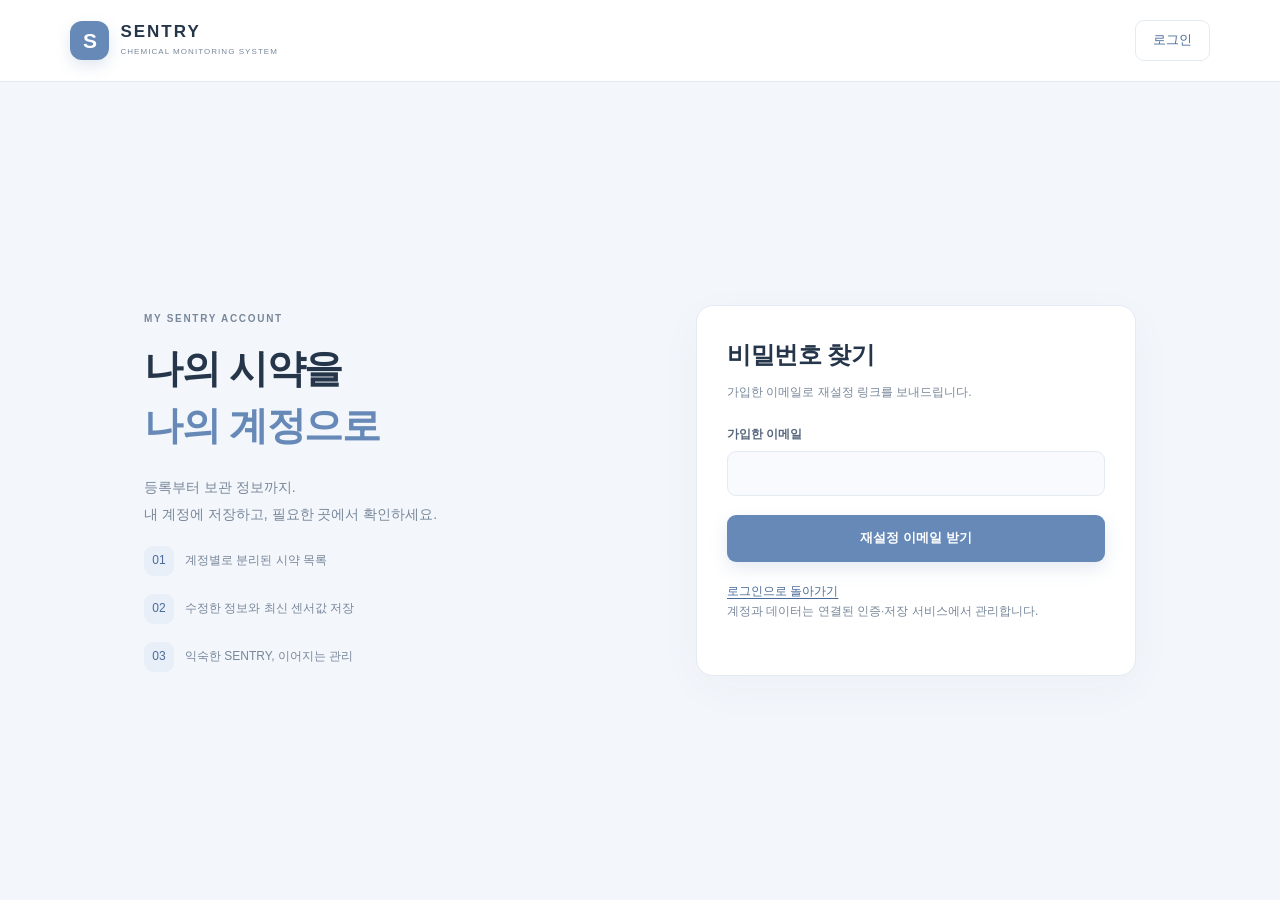
==== commit a52421c3: "Add files via upload" ====
--- a/forgot-password.html
+++ b/forgot-password.html
@@ -1 +1 @@
-<!doctype html><html lang="ko"><head><meta charset="utf-8"><meta name="viewport" content="width=device-width,initial-scale=1"><meta name="theme-color" content="#6689B8"><title>비밀번호 찾기 | SENTRY</title><link rel="stylesheet" href="styles.css"><link rel="stylesheet" href="sentry-account.css"></head><body data-account-mode="forgot"><header class="site-header"><a class="brand" href="index.html"><span class="brand-mark">S</span><span><strong>SENTRY</strong><small>CHEMICAL MONITORING SYSTEM</small></span></a><nav class="top-nav" id="topNav" aria-label="주 메뉴"><a class="account-login" href="login.html">로그인</a></nav><button class="mobile-menu" id="mobileMenu" aria-label="메뉴 열기">☰</button></header><main class="account-shell"><section class="account-copy"><p class="eyebrow">MY SENTRY ACCOUNT</p><h1>나의 시약을<br><span>나의 계정으로</span></h1><p>등록부터 보관 정보까지.<br>내 계정에 저장하고, 필요한 곳에서 확인하세요.</p><div class="account-feature"><span>01</span>계정별로 분리된 시약 목록</div><div class="account-feature"><span>02</span>수정한 정보와 최신 센서값 저장</div><div class="account-feature"><span>03</span>익숙한 SENTRY, 이어지는 관리</div></section><section class="account-card" aria-labelledby="accountTitle"><h2 id="accountTitle">비밀번호 찾기</h2><p>가입한 이메일로 재설정 링크를 보내드립니다.</p><p id="accountMessage" class="account-message" role="status" aria-live="polite" hidden></p><form id="accountForm" class="account-form"><label for="email">가입한 이메일<input id="email" name="email" type="email" autocomplete="username"  required></label><button class="button primary" type="submit" disabled>재설정 이메일 받기</button></form><div class="account-links"><a href="login.html">로그인으로 돌아가기</a></div><p class="account-help">계정과 데이터는 연결된 인증·저장 서비스에서 관리합니다.</p></section></main><script src="vendor/supabase-2.119.0.js"></script><script src="sentry-config.js"></script><script src="sentry-auth.js"></script><script src="sentry-store.js"></script><script src="sentry-bootstrap.js"></script><script src="sentry-auth-forms.js"></script><script>document.getElementById('mobileMenu').addEventListener('click',()=>document.getElementById('topNav').classList.toggle('open'));</script></body></html>+<!doctype html><html lang="ko"><head><meta charset="utf-8"><meta name="viewport" content="width=device-width,initial-scale=1"><meta name="theme-color" content="#6689B8"><title>비밀번호 찾기 | SENTRY</title><link rel="stylesheet" href="styles.css"><link rel="stylesheet" href="sentry-account.css"></head><body data-account-mode="forgot"><header class="site-header"><a class="brand" href="index.html"><span class="brand-mark">S</span><span><strong>SENTRY</strong><small>CHEMICAL MONITORING SYSTEM</small></span></a><nav class="top-nav" id="topNav" aria-label="주 메뉴"><a class="account-login" href="login.html">로그인</a></nav><button class="mobile-menu" id="mobileMenu" aria-label="메뉴 열기">☰</button></header><main class="account-shell"><section class="account-copy"><p class="eyebrow">MY SENTRY ACCOUNT</p><h1>나의 시약을<br><span>나의 계정으로</span></h1><p>등록부터 보관 정보까지.<br>내 계정에 저장하고, 필요한 곳에서 확인하세요.</p><div class="account-feature"><span>01</span>계정별로 분리된 시약 목록</div><div class="account-feature"><span>02</span>수정한 정보와 최신 센서값 저장</div><div class="account-feature"><span>03</span>익숙한 SENTRY, 이어지는 관리</div></section><section class="account-card" aria-labelledby="accountTitle"><h2 id="accountTitle">비밀번호 찾기</h2><p>가입한 이메일로 재설정 링크를 보내드립니다.</p><p id="accountMessage" class="account-message" role="status" aria-live="polite" hidden></p><form id="accountForm" class="account-form"><label for="email">가입한 이메일<input id="email" name="email" type="email" autocomplete="username"  required></label><button class="button primary" type="submit" disabled>재설정 이메일 받기</button></form><div class="account-links"><a href="login.html">로그인으로 돌아가기</a></div><p class="account-help">계정과 데이터는 연결된 인증·저장 서비스에서 관리합니다.</p></section></main><script src="supabase-2.119.0.js"></script><script src="sentry-config.js"></script><script src="sentry-auth.js"></script><script src="sentry-store.js"></script><script src="sentry-bootstrap.js"></script><script src="sentry-auth-forms.js"></script><script>document.getElementById('mobileMenu').addEventListener('click',()=>document.getElementById('topNav').classList.toggle('open'));</script></body></html>
